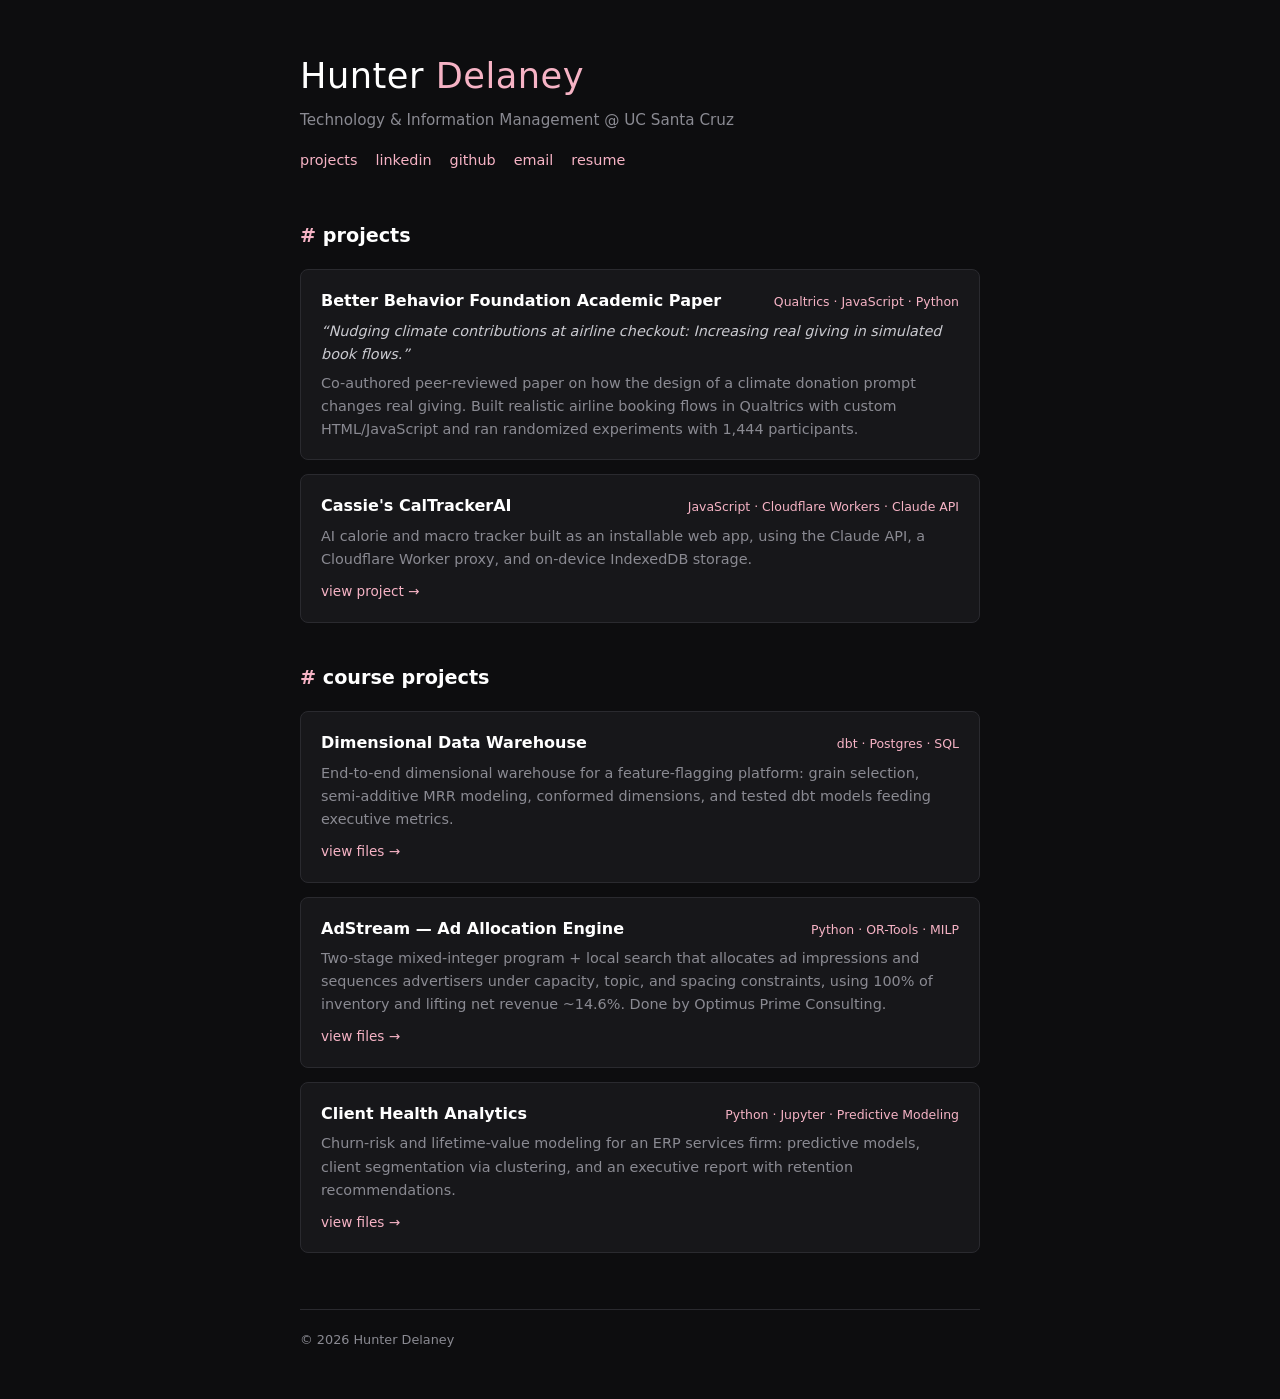
==== index.html @ 69bf54ff "Drop Peer-reviewed from BBF paper tags Co-Authored-By: Claude Opus 5 <noreply@anthropic.com>" ====
<!DOCTYPE html>
<html lang="en">
<head>
  <meta charset="UTF-8">
  <meta name="viewport" content="width=device-width, initial-scale=1.0">
  <title>Hunter Delaney</title>
  <meta name="description" content="Hunter Delaney — projects in experimentation, data, and optimization.">
  <link rel="stylesheet" href="style.css">
</head>
<body>

  <header>
    <h1>Hunter <span class="accent">Delaney</span></h1>
    <p class="tagline">Technology &amp; Information Management @ UC Santa Cruz</p>
    <nav>
      <a href="#projects">projects</a>
      <a href="https://www.linkedin.com/in/hunter-delaney-636558337/">linkedin</a>
      <a href="https://github.com/Cassie7511">github</a>
      <a href="mailto:hunterdelaney7511@gmail.com">email</a>
      <a href="resume.pdf" target="_blank">resume</a>
    </nav>
  </header>

  <main>

    <section id="projects">
      <h2><span class="accent">#</span> projects</h2>

      <div class="card">
        <div class="card-head">
          <h3>Better Behavior Foundation Academic Paper</h3>
          <span class="tags">Qualtrics · JavaScript · Python</span>
        </div>
        <p class="paper-title">
          &ldquo;Nudging climate contributions at airline checkout: Increasing real giving
          in simulated book flows.&rdquo;
        </p>
        <p>
          Co-authored peer-reviewed paper on how the design of a climate donation prompt
          changes real giving. Built realistic airline booking flows in Qualtrics with custom
          HTML/JavaScript and ran randomized experiments with 1,444 participants.
        </p>
      </div>

      <div class="card">
        <div class="card-head">
          <h3>Cassie's CalTrackerAI</h3>
          <span class="tags">JavaScript · Cloudflare Workers · Claude API</span>
        </div>
        <p>
          AI calorie and macro tracker built as an installable web app, using the Claude
          API, a Cloudflare Worker proxy, and on-device IndexedDB storage.
        </p>
        <a class="more" href="Projects/cassieaitracker/index.html">view project &rarr;</a>
      </div>
    </section>

    <section id="course-projects">
      <h2><span class="accent">#</span> course projects</h2>

      <div class="card">
        <div class="card-head">
          <h3>Dimensional Data Warehouse</h3>
          <span class="tags">dbt · Postgres · SQL</span>
        </div>
        <p>
          End-to-end dimensional warehouse for a feature-flagging platform: grain
          selection, semi-additive MRR modeling, conformed dimensions, and tested dbt
          models feeding executive metrics.
        </p>
        <a class="more" href="Projects/warehouse/index.html">view files &rarr;</a>
      </div>

      <div class="card">
        <div class="card-head">
          <h3>AdStream — Ad Allocation Engine</h3>
          <span class="tags">Python · OR-Tools · MILP</span>
        </div>
        <p>
          Two-stage mixed-integer program + local search that allocates ad impressions
          and sequences advertisers under capacity, topic, and spacing constraints,
          using 100% of inventory and lifting net revenue ~14.6%. Done by Optimus
          Prime Consulting.
        </p>
        <a class="more" href="Projects/adstream/index.html">view files &rarr;</a>
      </div>

      <div class="card">
        <div class="card-head">
          <h3>Client Health Analytics</h3>
          <span class="tags">Python · Jupyter · Predictive Modeling</span>
        </div>
        <p>
          Churn-risk and lifetime-value modeling for an ERP services firm: predictive
          models, client segmentation via clustering, and an executive report with
          retention recommendations.
        </p>
        <a class="more" href="Projects/client-analytics/index.html">view files &rarr;</a>
      </div>
    </section>
  </main>

  <footer>
    <p>© 2026 Hunter Delaney</p>
  </footer>

</body>
</html>
---- style.css ----
/* ---- palette: black / gray / cherry blossom pink ---- */
:root {
  --bg:      #0d0d0f;   /* near-black background */
  --surface: #17171a;   /* card background */
  --border:  #2a2a2f;   /* card borders */
  --text:    #c9c9cf;   /* main gray text */
  --muted:   #8a8a92;   /* dimmer gray */
  --pink:    #f6b3c5;   /* cherry blossom */
  --pink-dim:#d98ba1;   /* darker pink for hovers */
}

* { margin: 0; padding: 0; box-sizing: border-box; }

body {
  background: var(--bg);
  color: var(--text);
  font-family: "Segoe UI", system-ui, -apple-system, sans-serif;
  line-height: 1.6;
  max-width: 720px;
  margin: 0 auto;
  padding: 48px 20px;
}

/* ---- header ---- */
header h1 {
  color: #fff;
  font-size: 2.2rem;
  font-weight: 300;
  letter-spacing: 0.5px;
}

.accent { color: var(--pink); }

.tagline {
  color: var(--muted);
  margin-top: 4px;
  font-size: 0.95rem;
}

nav {
  margin-top: 16px;
  display: flex;
  gap: 18px;
}

nav a {
  color: var(--pink);
  text-decoration: none;
  font-size: 0.9rem;
  border-bottom: 1px solid transparent;
}

nav a:hover {
  color: var(--pink-dim);
  border-bottom-color: var(--pink-dim);
}

/* ---- sections ---- */
main { margin-top: 48px; }

#about p { color: var(--text); }

section h2 {
  color: #fff;
  font-size: 1.2rem;
  font-weight: 600;
  margin: 40px 0 18px;
}

/* ---- project cards ---- */
.card {
  background: var(--surface);
  border: 1px solid var(--border);
  border-radius: 8px;
  padding: 18px 20px;
  margin-bottom: 14px;
  transition: border-color 0.15s ease;
}

.card:hover { border-color: var(--pink-dim); }

.card-head {
  display: flex;
  justify-content: space-between;
  align-items: baseline;
  flex-wrap: wrap;
  gap: 4px 12px;
  margin-bottom: 6px;
}

.card h3 {
  color: #fff;
  font-size: 1rem;
  font-weight: 600;
}

.tags {
  color: var(--pink);
  font-size: 0.78rem;
  white-space: nowrap;
}

.card p {
  color: var(--muted);
  font-size: 0.9rem;
}

/* Full title of a published paper, set above its description. */
.card .paper-title {
  color: var(--text);
  font-style: italic;
  margin-bottom: 6px;
}

.more {
  display: inline-block;
  margin-top: 10px;
  color: var(--pink);
  text-decoration: none;
  font-size: 0.85rem;
}
.more:hover { color: var(--pink-dim); }

/* ---- project file pages ---- */
body.wide { max-width: 1080px; }

.home-link { color: inherit; text-decoration: none; }

.file-name { color: #fff; font-size: 0.9rem; word-break: break-all; }

.file-label { color: var(--muted); font-size: 0.78rem; }

.file-actions { display: flex; gap: 8px; }

.browser {
  display: flex;
  gap: 16px;
  margin-top: 24px;
  align-items: stretch;
}

.sidebar {
  width: 250px;
  flex-shrink: 0;
  display: flex;
  flex-direction: column;
  gap: 8px;
}

.sideitem {
  display: flex;
  flex-direction: column;
  padding: 10px 14px;
  background: var(--surface);
  border: 1px solid var(--border);
  border-radius: 8px;
  text-decoration: none;
  cursor: pointer;
  transition: border-color 0.15s ease;
}

.sideitem:hover { border-color: var(--pink-dim); }

.sideitem.active { border-color: var(--pink); }

.sideitem.active .file-name { color: var(--pink); }

.preview {
  flex: 1;
  min-width: 0;
  display: flex;
  flex-direction: column;
  background: var(--surface);
  border: 1px solid var(--border);
  border-radius: 8px;
  overflow: hidden;
}

.preview-bar {
  display: flex;
  justify-content: space-between;
  align-items: center;
  gap: 8px 12px;
  flex-wrap: wrap;
  padding: 10px 14px;
  border-bottom: 1px solid var(--border);
}

.preview iframe {
  width: 100%;
  height: 82vh;
  min-height: 640px;
  border: 0;
  background: #fff;
  flex: 1;
}

.pv-empty {
  flex: 1;
  min-height: 40vh;
  display: flex;
  align-items: center;
  justify-content: center;
  color: var(--muted);
  font-size: 0.9rem;
  padding: 20px;
  text-align: center;
}

@media (max-width: 760px) {
  .browser { flex-direction: column; }
  .sidebar { width: 100%; }
  .preview iframe { height: 60vh; }
}

.btn {
  color: var(--pink);
  border: 1px solid var(--pink-dim);
  border-radius: 6px;
  padding: 4px 12px;
  font-size: 0.8rem;
  text-decoration: none;
  transition: background 0.15s ease, color 0.15s ease;
}

.btn:hover { background: var(--pink); color: #0d0d0f; }

.note { color: var(--muted); font-size: 0.78rem; margin-top: 12px; }

/* ---- footer ---- */
footer {
  margin-top: 56px;
  padding-top: 20px;
  border-top: 1px solid var(--border);
  color: var(--muted);
  font-size: 0.8rem;
}

footer a { color: var(--pink); text-decoration: none; }
footer a:hover { color: var(--pink-dim); }
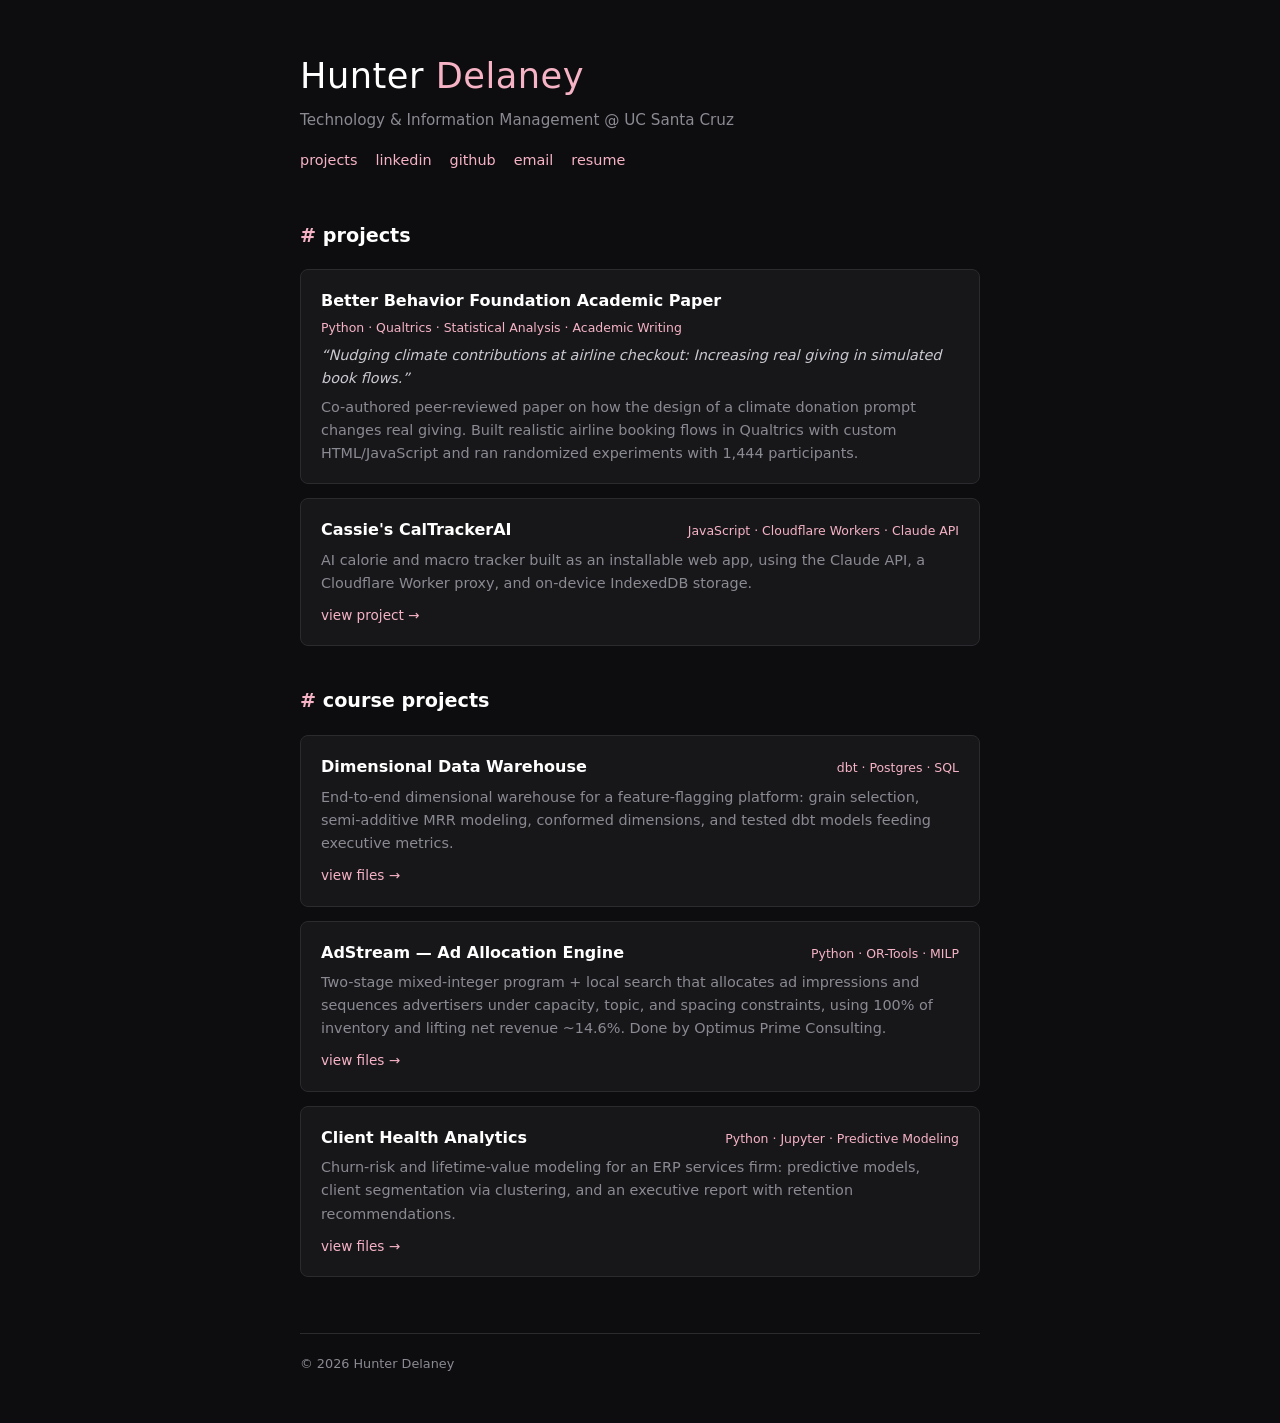
==== commit 901e92cc: "BBF paper tags: Python, Qualtrics, Statistical Analysis, Academic Writing Tag lines may now wrap bet" ====
--- a/index.html
+++ b/index.html
@@ -29,7 +29,7 @@
       <div class="card">
         <div class="card-head">
           <h3>Better Behavior Foundation Academic Paper</h3>
-          <span class="tags">Qualtrics · JavaScript · Python</span>
+          <span class="tags">Python · Qualtrics · Statistical&nbsp;Analysis · Academic&nbsp;Writing</span>
         </div>
         <p class="paper-title">
           &ldquo;Nudging climate contributions at airline checkout: Increasing real giving
@@ -45,7 +45,7 @@
       <div class="card">
         <div class="card-head">
           <h3>Cassie's CalTrackerAI</h3>
-          <span class="tags">JavaScript · Cloudflare Workers · Claude API</span>
+          <span class="tags">JavaScript · Cloudflare&nbsp;Workers · Claude&nbsp;API</span>
         </div>
         <p>
           AI calorie and macro tracker built as an installable web app, using the Claude
@@ -88,7 +88,7 @@
       <div class="card">
         <div class="card-head">
           <h3>Client Health Analytics</h3>
-          <span class="tags">Python · Jupyter · Predictive Modeling</span>
+          <span class="tags">Python · Jupyter · Predictive&nbsp;Modeling</span>
         </div>
         <p>
           Churn-risk and lifetime-value modeling for an ERP services firm: predictive
--- a/style.css
+++ b/style.css
@@ -97,7 +97,8 @@
 .tags {
   color: var(--pink);
   font-size: 0.78rem;
-  white-space: nowrap;
+  /* Wraps between tags on narrow screens; multi-word tags use &nbsp; so they
+     stay on one line. */
 }
 
 .card p {
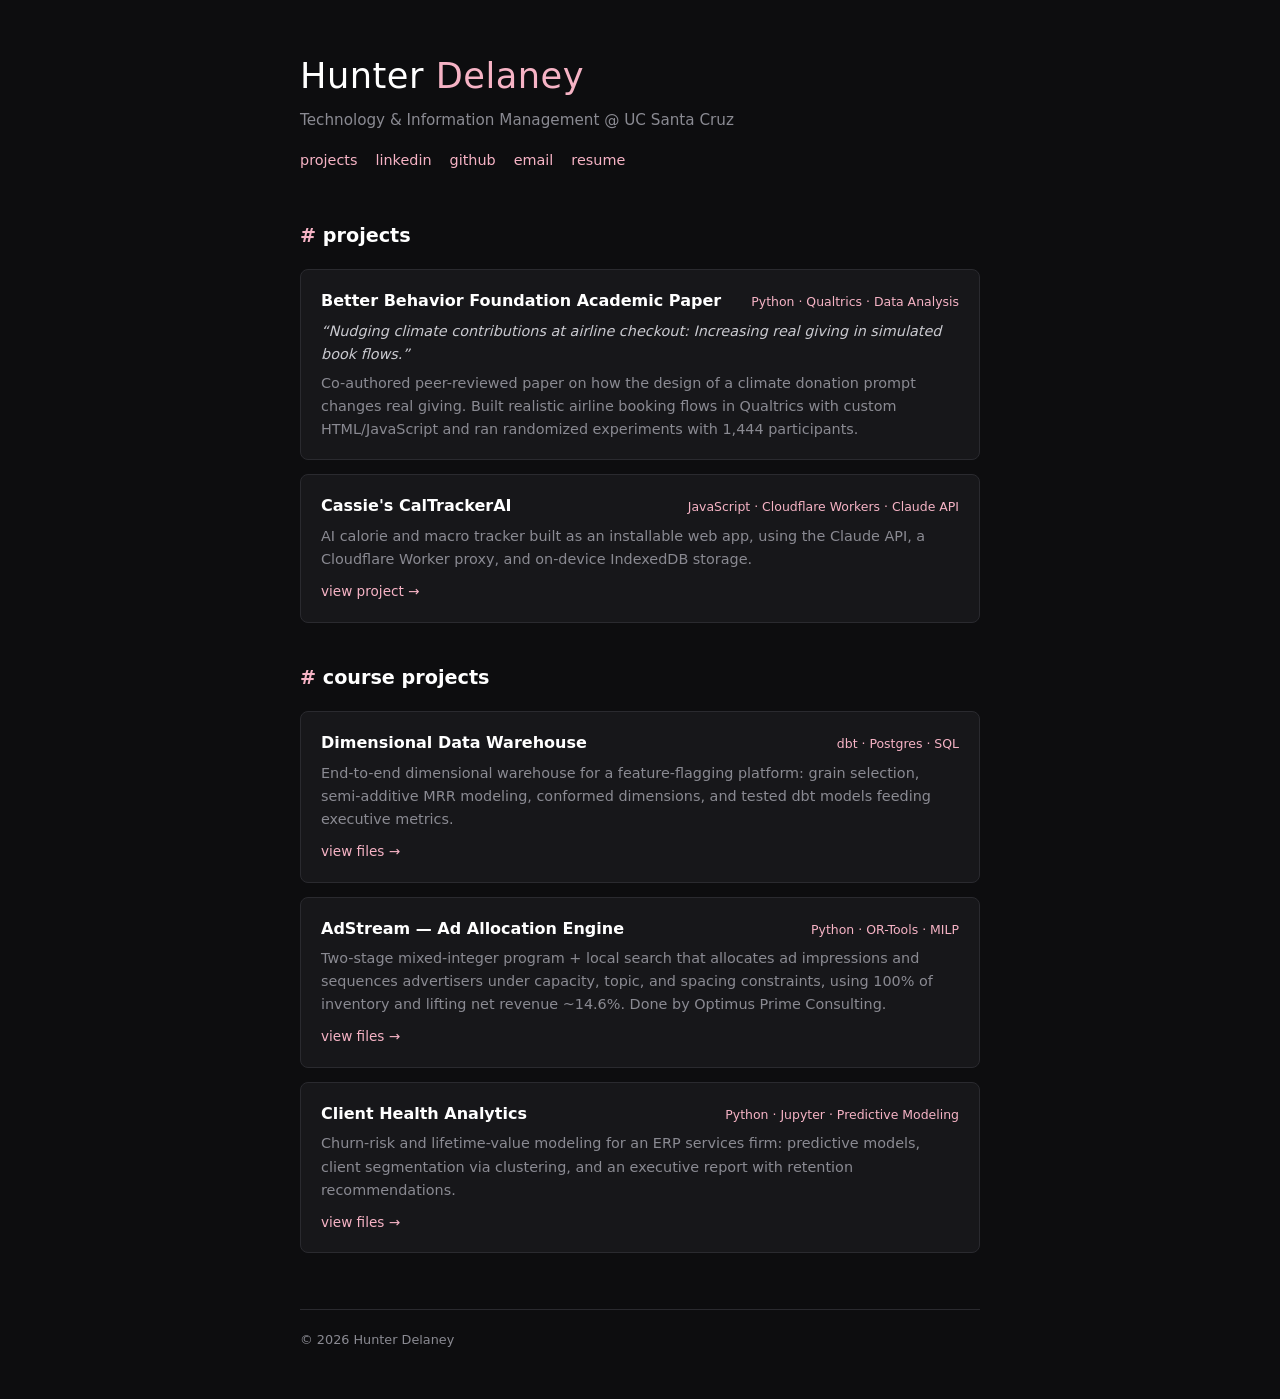
==== commit 1ac1ad41: "BBF paper tags: Python, Qualtrics, Data Analysis Co-Authored-By: Claude Opus 5 <noreply@anthropic.co" ====
--- a/index.html
+++ b/index.html
@@ -29,7 +29,7 @@
       <div class="card">
         <div class="card-head">
           <h3>Better Behavior Foundation Academic Paper</h3>
-          <span class="tags">Python · Qualtrics · Statistical&nbsp;Analysis · Academic&nbsp;Writing</span>
+          <span class="tags">Python · Qualtrics · Data&nbsp;Analysis</span>
         </div>
         <p class="paper-title">
           &ldquo;Nudging climate contributions at airline checkout: Increasing real giving
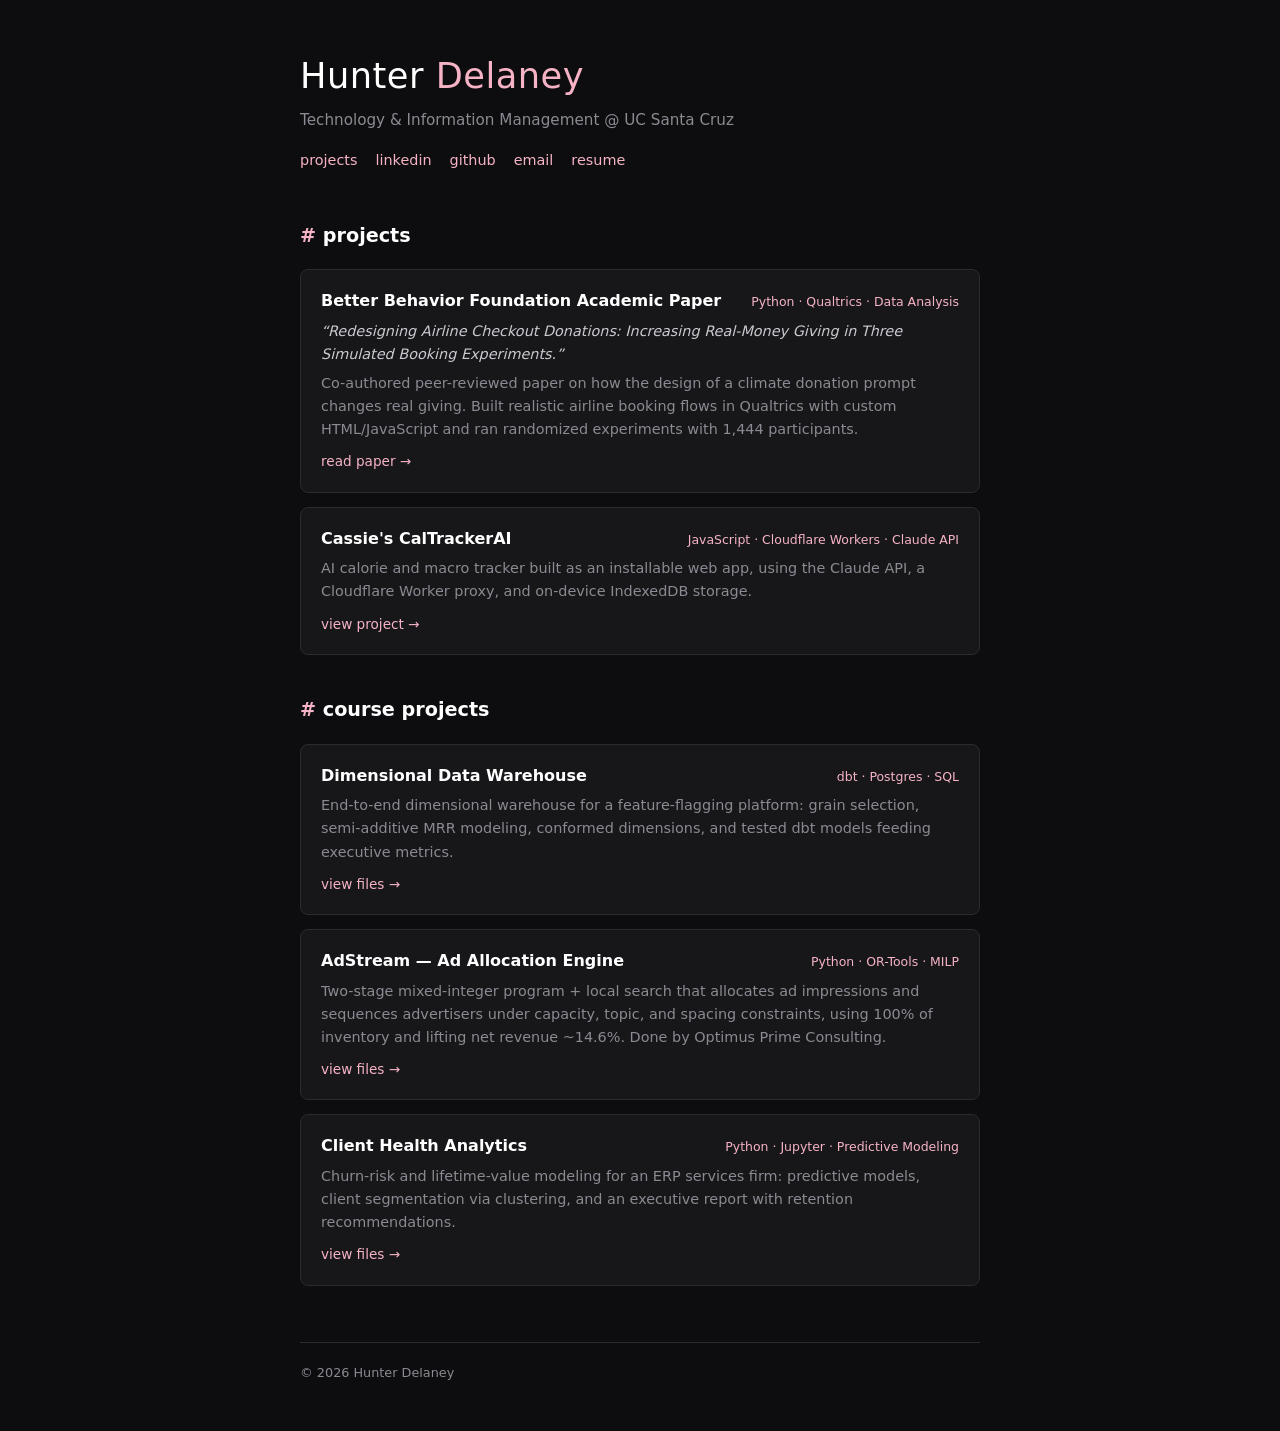
==== commit 34c5f30c: "Add BBF paper PDF and update its title Link the submitted STH manuscript (with cover page) from the " ====
--- a/index.html
+++ b/index.html
@@ -17,7 +17,7 @@
       <a href="https://www.linkedin.com/in/hunter-delaney-636558337/">linkedin</a>
       <a href="https://github.com/Cassie7511">github</a>
       <a href="mailto:hunterdelaney7511@gmail.com">email</a>
-      <a href="resume.pdf" target="_blank">resume</a>
+      <a href="resume.pdf?v=2026-09-16" target="_blank">resume</a>
     </nav>
   </header>
 
@@ -32,14 +32,15 @@
           <span class="tags">Python · Qualtrics · Data&nbsp;Analysis</span>
         </div>
         <p class="paper-title">
-          &ldquo;Nudging climate contributions at airline checkout: Increasing real giving
-          in simulated book flows.&rdquo;
+          &ldquo;Redesigning Airline Checkout Donations: Increasing Real-Money Giving in
+          Three Simulated Booking Experiments.&rdquo;
         </p>
         <p>
           Co-authored peer-reviewed paper on how the design of a climate donation prompt
           changes real giving. Built realistic airline booking flows in Qualtrics with custom
           HTML/JavaScript and ran randomized experiments with 1,444 participants.
         </p>
+        <a class="more" href="Projects/bbf-paper/Redesigning_Airline_Checkout_Donations.pdf" target="_blank">read paper &rarr;</a>
       </div>
 
       <div class="card">
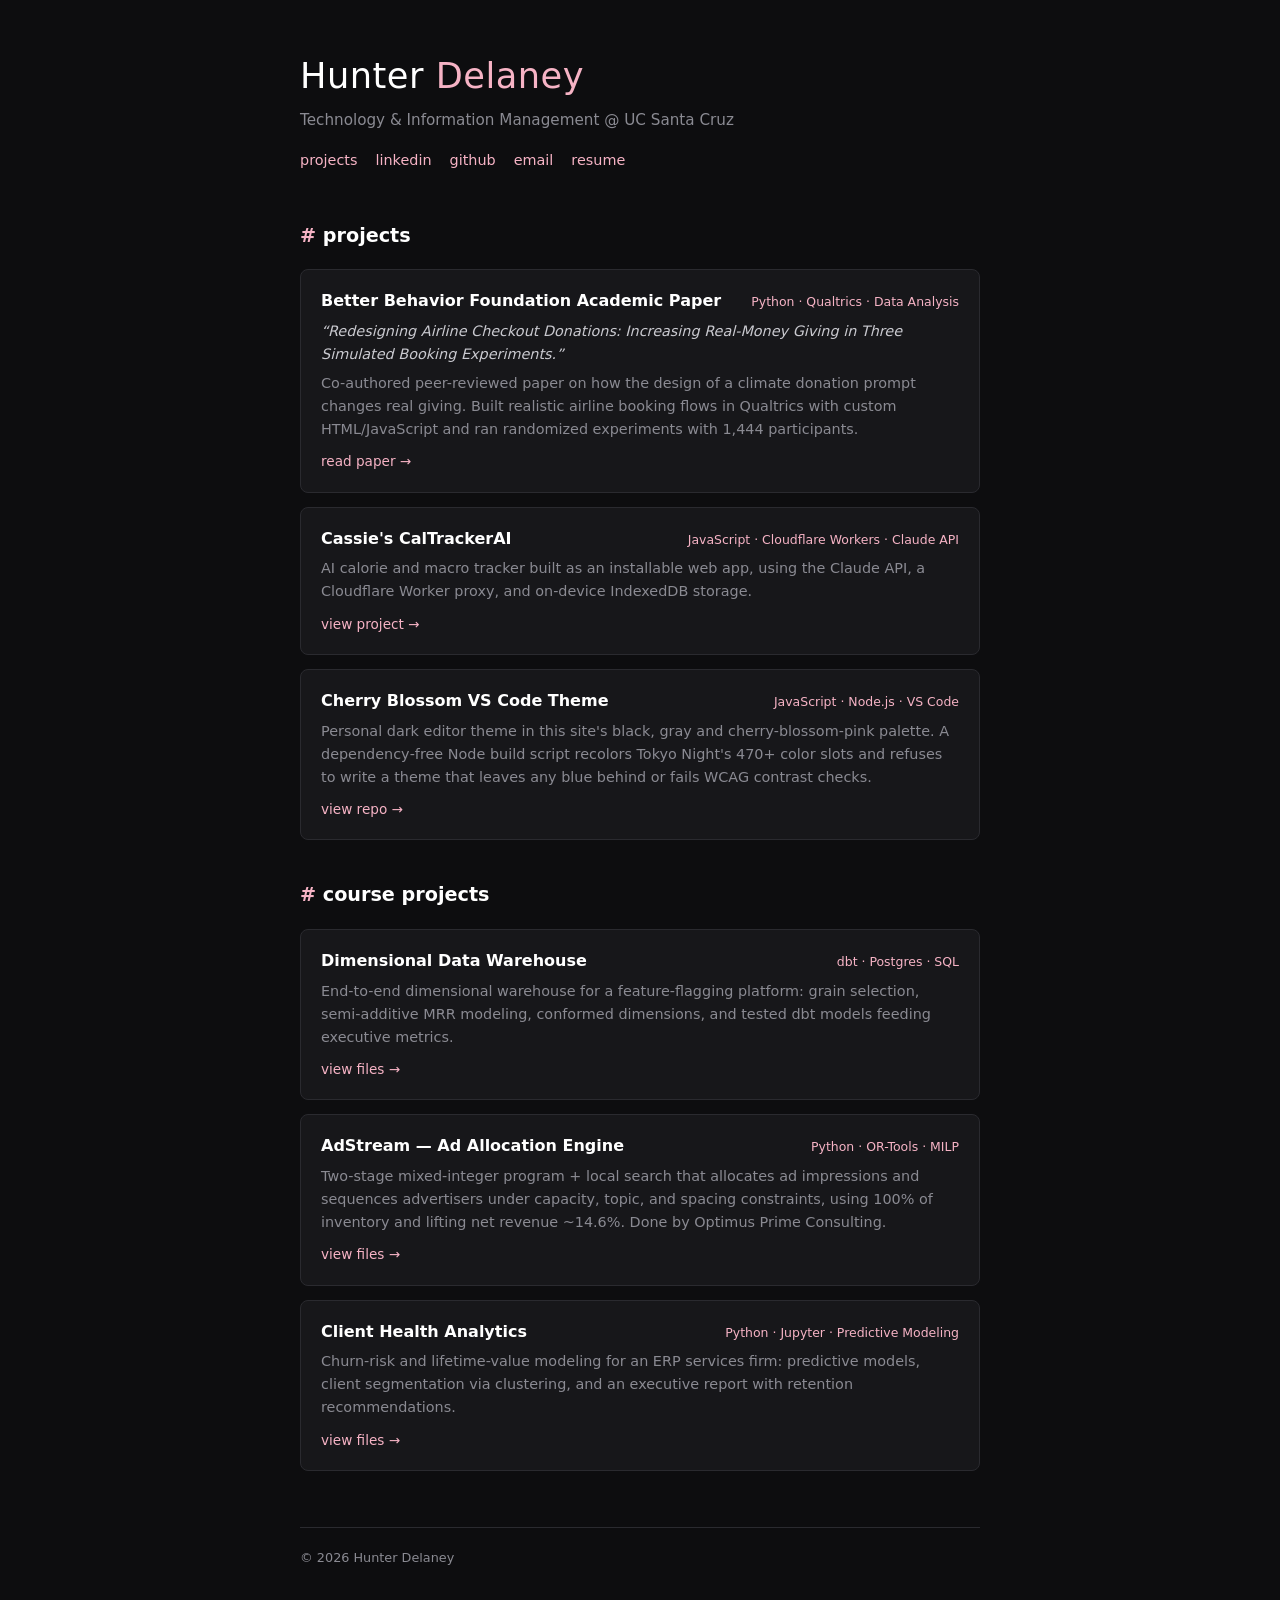
==== commit eb353278: "Add Cherry Blossom VS Code theme project card Co-Authored-By: Claude Opus 5.5 <noreply@anthropic.com" ====
--- a/index.html
+++ b/index.html
@@ -54,6 +54,19 @@
         </p>
         <a class="more" href="Projects/cassieaitracker/index.html">view project &rarr;</a>
       </div>
+
+      <div class="card">
+        <div class="card-head">
+          <h3>Cherry Blossom VS Code Theme</h3>
+          <span class="tags">JavaScript · Node.js · VS&nbsp;Code</span>
+        </div>
+        <p>
+          Personal dark editor theme in this site's black, gray and cherry-blossom-pink palette.
+          A dependency&#8209;free Node build script recolors Tokyo Night's 470+ color slots and refuses
+          to write a theme that leaves any blue behind or fails WCAG contrast checks.
+        </p>
+        <a class="more" href="https://github.com/Cassie7511/cherry-blossom-theme">view repo &rarr;</a>
+      </div>
     </section>
 
     <section id="course-projects">
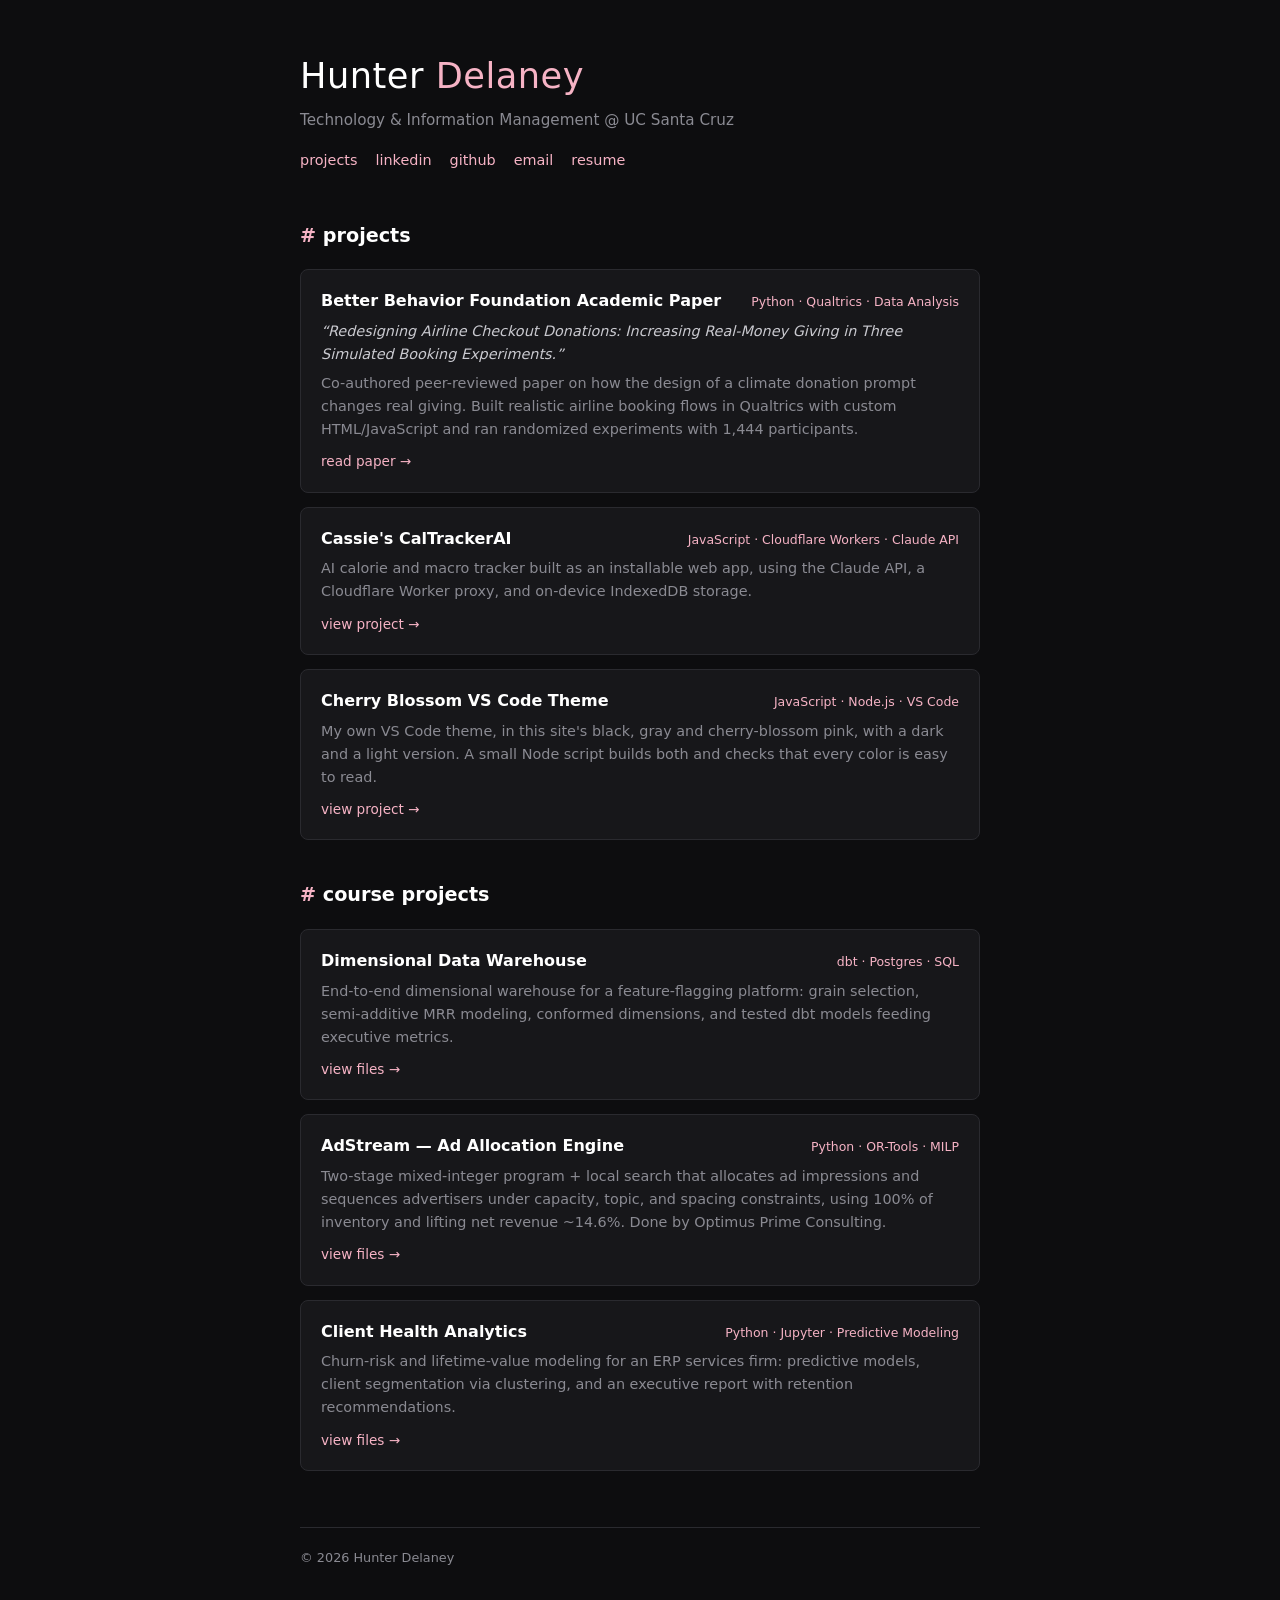
==== commit d595e1b3: "Give the Cherry Blossom theme a project page with dark and light screenshots The card now links to P" ====
--- a/index.html
+++ b/index.html
@@ -61,11 +61,11 @@
           <span class="tags">JavaScript · Node.js · VS&nbsp;Code</span>
         </div>
         <p>
-          Personal dark editor theme in this site's black, gray and cherry-blossom-pink palette.
-          A dependency&#8209;free Node build script recolors Tokyo Night's 470+ color slots and refuses
-          to write a theme that leaves any blue behind or fails WCAG contrast checks.
+          My own VS Code theme, in this site's black, gray and cherry-blossom pink, with a dark
+          and a light version. A small Node script builds both and checks that every color is
+          easy to read.
         </p>
-        <a class="more" href="https://github.com/Cassie7511/cherry-blossom-theme">view repo &rarr;</a>
+        <a class="more" href="Projects/cherry-blossom-theme/index.html">view project &rarr;</a>
       </div>
     </section>
 
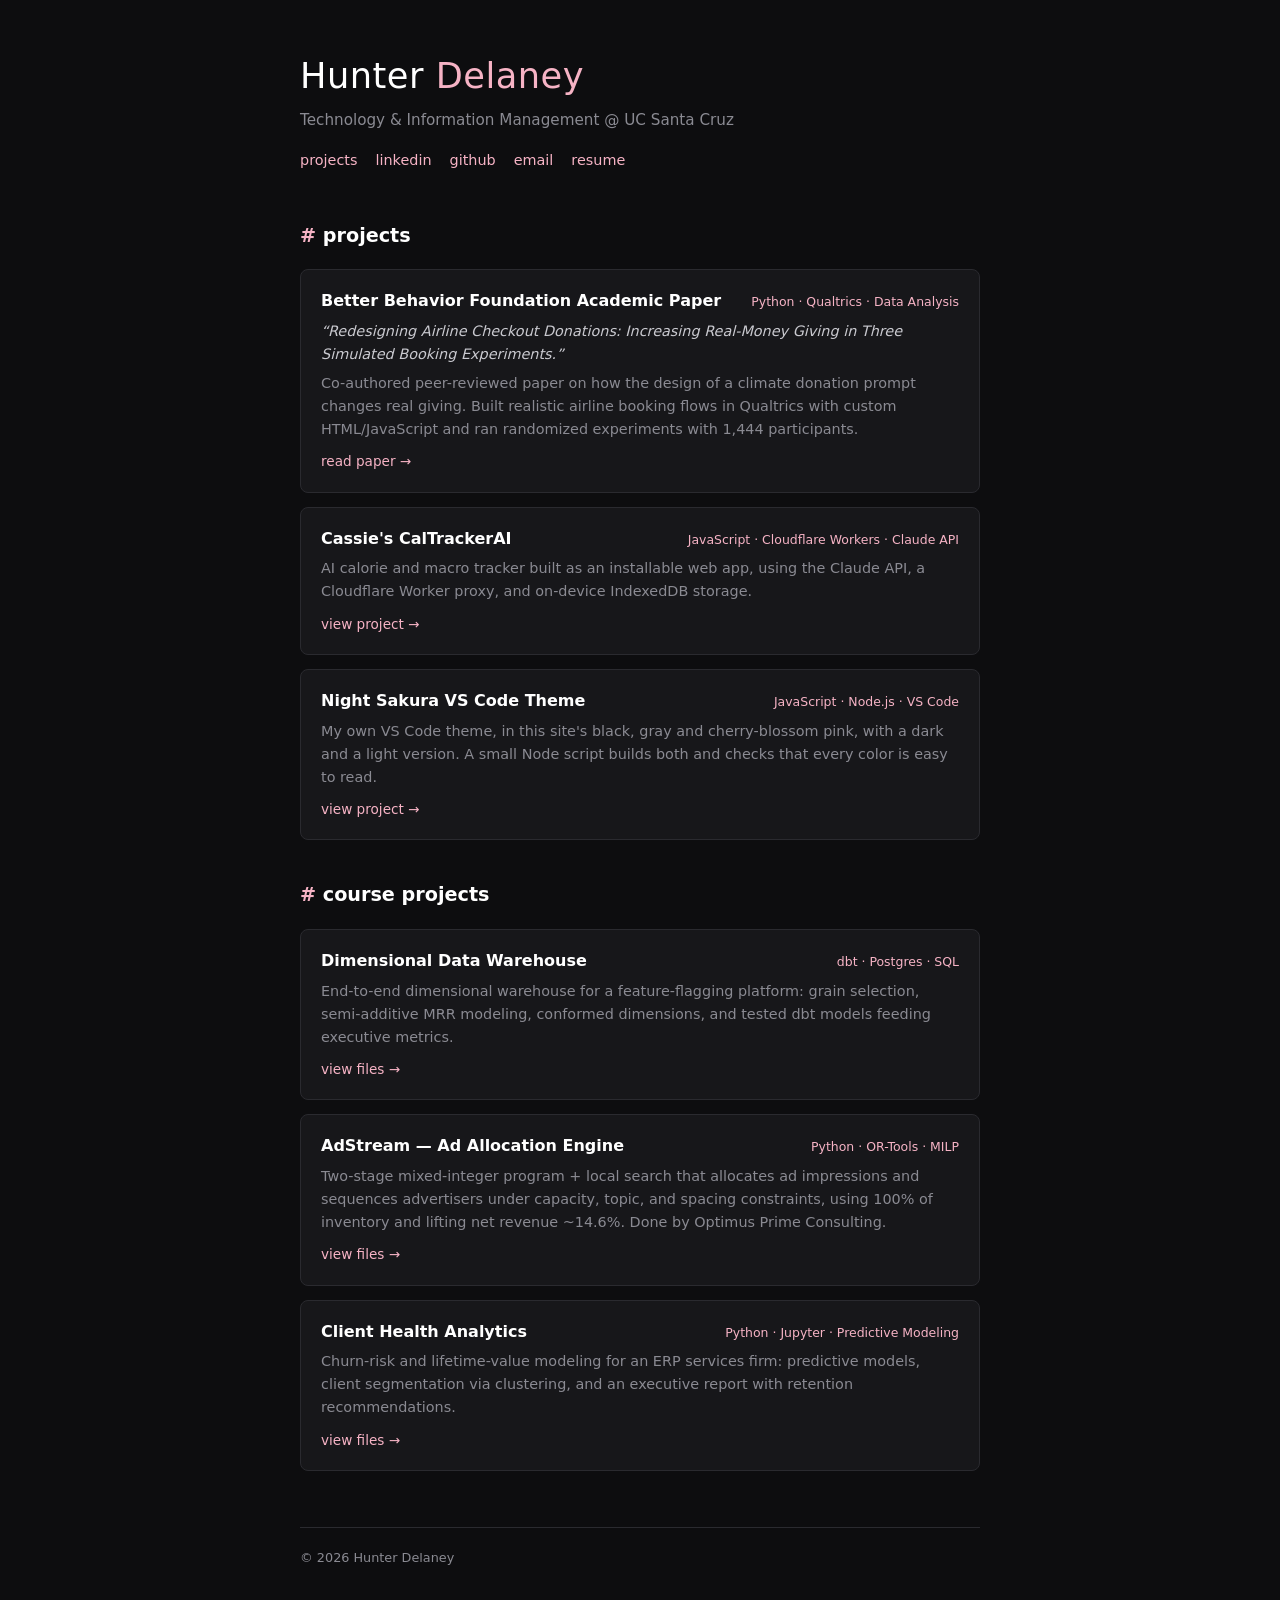
==== commit 7acdc1b3: "Rename theme project to Night Sakura Card and page now say Night Sakura; the page moved to Projects/" ====
--- a/index.html
+++ b/index.html
@@ -57,7 +57,7 @@
 
       <div class="card">
         <div class="card-head">
-          <h3>Cherry Blossom VS Code Theme</h3>
+          <h3>Night Sakura VS Code Theme</h3>
           <span class="tags">JavaScript · Node.js · VS&nbsp;Code</span>
         </div>
         <p>
@@ -65,7 +65,7 @@
           and a light version. A small Node script builds both and checks that every color is
           easy to read.
         </p>
-        <a class="more" href="Projects/cherry-blossom-theme/index.html">view project &rarr;</a>
+        <a class="more" href="Projects/night-sakura/index.html">view project &rarr;</a>
       </div>
     </section>
 
